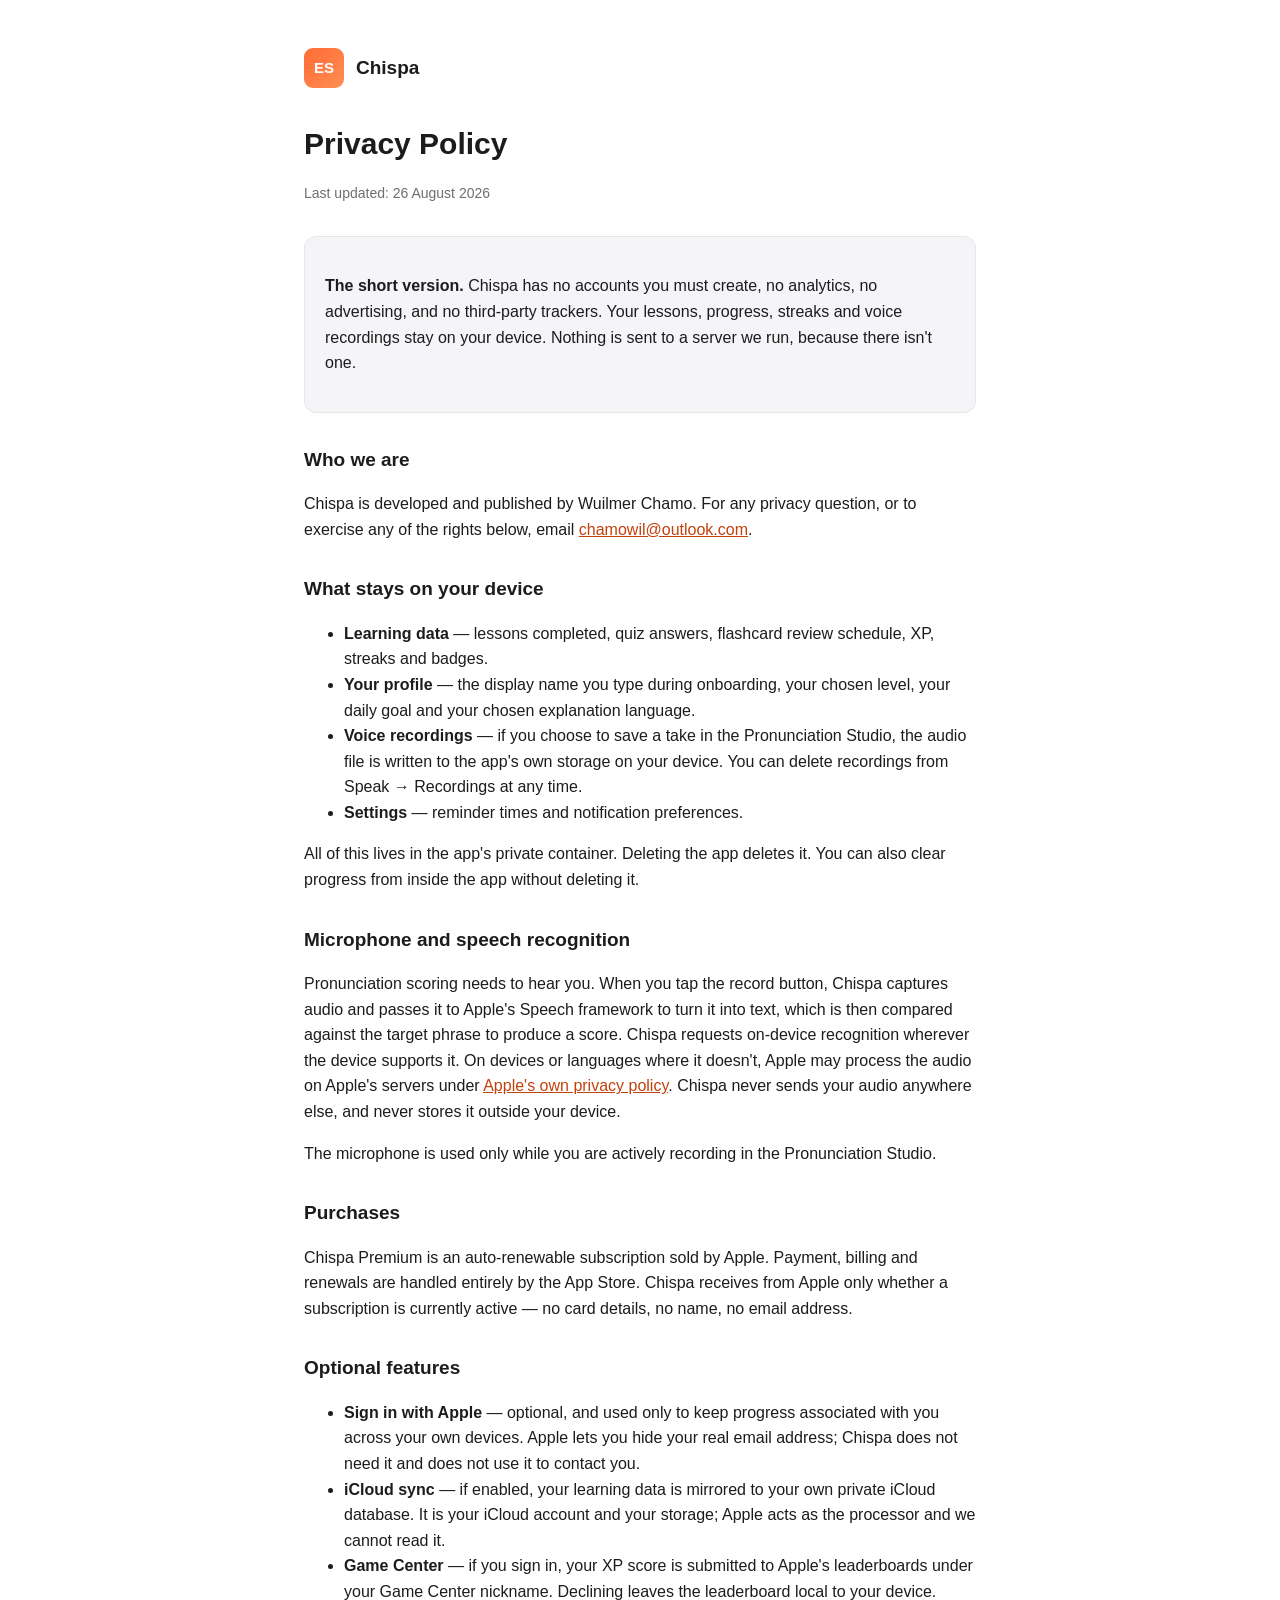
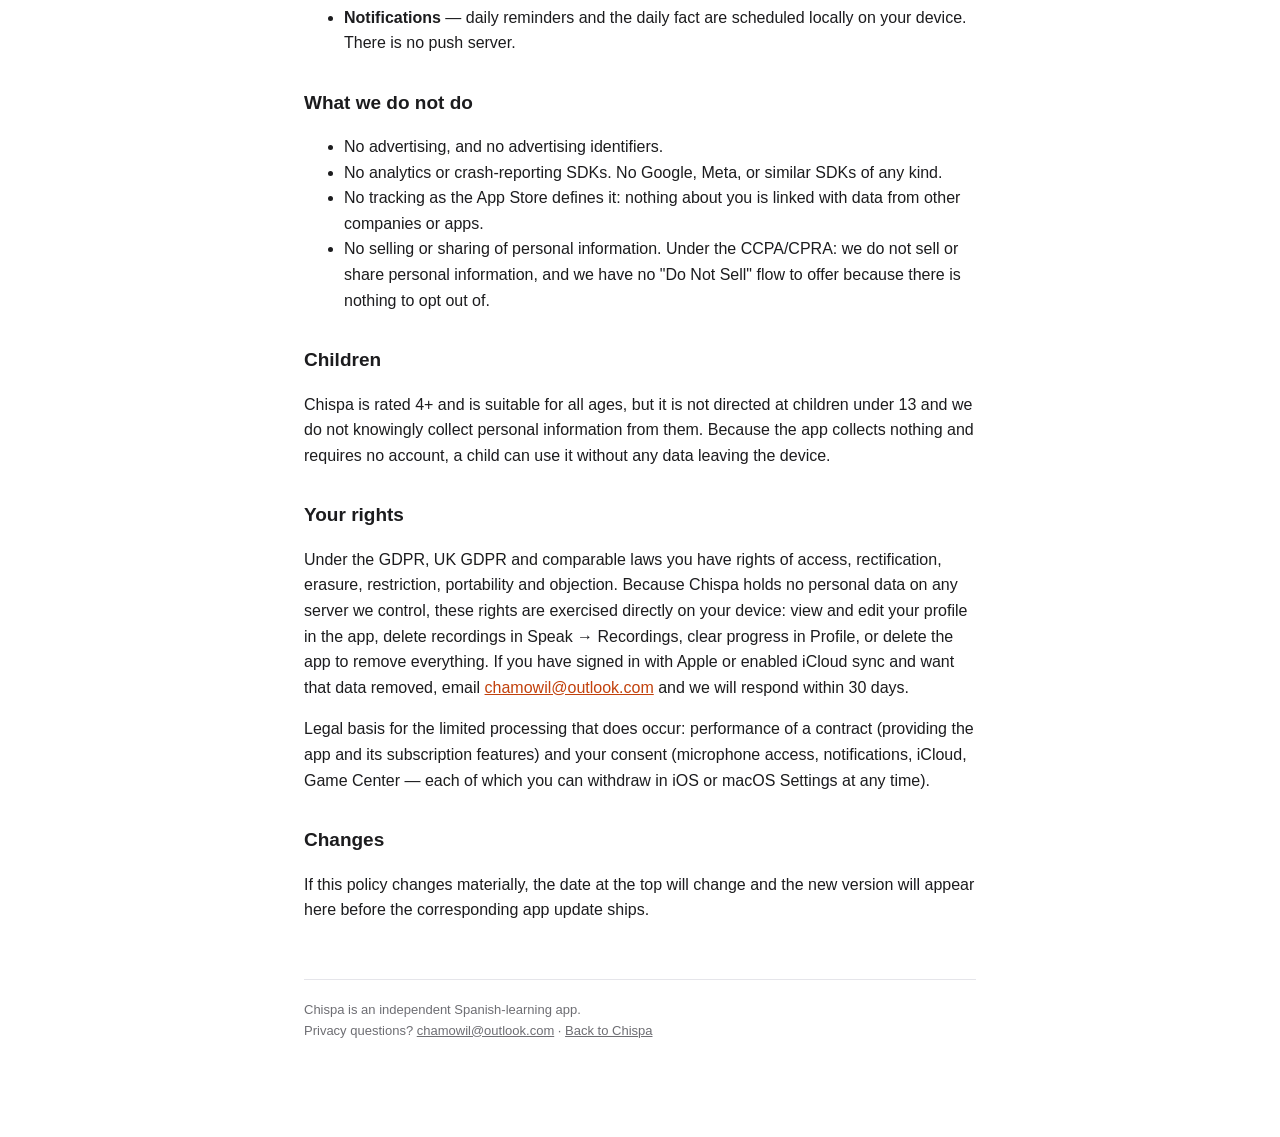
==== privacy.html @ cfa155ee "Privacy policy, terms, help and licenses pages for Chispa (iOS/iPadOS/macOS) Contact: chamowil@outlo" ====
<!doctype html>
<html lang="en">
<head>
<meta charset="utf-8">
<meta name="viewport" content="width=device-width, initial-scale=1">
<title>Privacy Policy — Chispa</title>
<link rel="stylesheet" href="style.css">
</head>
<body>
<div class="wrap">
  <div class="brand">
    <div class="brand-mark">ES</div>
    <a href="index.html">Chispa</a>
  </div>

  <h1>Privacy Policy</h1>
  <p class="updated">Last updated: 26 August 2026</p>

  <div class="card">
    <p>
      <strong>The short version.</strong> Chispa has no accounts you must create, no analytics, no
      advertising, and no third-party trackers. Your lessons, progress, streaks and voice recordings stay
      on your device. Nothing is sent to a server we run, because there isn't one.
    </p>
  </div>

  <h2>Who we are</h2>
  <p>
    Chispa is developed and published by Wuilmer Chamo. For any privacy question, or to exercise any of
    the rights below, email <a href="mailto:chamowil@outlook.com">chamowil@outlook.com</a>.
  </p>

  <h2>What stays on your device</h2>
  <ul>
    <li><strong>Learning data</strong> — lessons completed, quiz answers, flashcard review schedule, XP,
      streaks and badges.</li>
    <li><strong>Your profile</strong> — the display name you type during onboarding, your chosen level,
      your daily goal and your chosen explanation language.</li>
    <li><strong>Voice recordings</strong> — if you choose to save a take in the Pronunciation Studio, the
      audio file is written to the app's own storage on your device. You can delete recordings from
      Speak → Recordings at any time.</li>
    <li><strong>Settings</strong> — reminder times and notification preferences.</li>
  </ul>
  <p>
    All of this lives in the app's private container. Deleting the app deletes it. You can also clear
    progress from inside the app without deleting it.
  </p>

  <h2>Microphone and speech recognition</h2>
  <p>
    Pronunciation scoring needs to hear you. When you tap the record button, Chispa captures audio and
    passes it to Apple's Speech framework to turn it into text, which is then compared against the target
    phrase to produce a score. Chispa requests on-device recognition wherever the device supports it. On
    devices or languages where it doesn't, Apple may process the audio on Apple's servers under
    <a href="https://www.apple.com/legal/privacy/">Apple's own privacy policy</a>. Chispa never sends
    your audio anywhere else, and never stores it outside your device.
  </p>
  <p>The microphone is used only while you are actively recording in the Pronunciation Studio.</p>

  <h2>Purchases</h2>
  <p>
    Chispa Premium is an auto-renewable subscription sold by Apple. Payment, billing and renewals are
    handled entirely by the App Store. Chispa receives from Apple only whether a subscription is
    currently active — no card details, no name, no email address.
  </p>

  <h2>Optional features</h2>
  <ul>
    <li><strong>Sign in with Apple</strong> — optional, and used only to keep progress associated with you
      across your own devices. Apple lets you hide your real email address; Chispa does not need it and
      does not use it to contact you.</li>
    <li><strong>iCloud sync</strong> — if enabled, your learning data is mirrored to your own private
      iCloud database. It is your iCloud account and your storage; Apple acts as the processor and we
      cannot read it.</li>
    <li><strong>Game Center</strong> — if you sign in, your XP score is submitted to Apple's leaderboards
      under your Game Center nickname. Declining leaves the leaderboard local to your device.</li>
    <li><strong>Notifications</strong> — daily reminders and the daily fact are scheduled locally on your
      device. There is no push server.</li>
  </ul>

  <h2>What we do not do</h2>
  <ul>
    <li>No advertising, and no advertising identifiers.</li>
    <li>No analytics or crash-reporting SDKs. No Google, Meta, or similar SDKs of any kind.</li>
    <li>No tracking as the App Store defines it: nothing about you is linked with data from other
      companies or apps.</li>
    <li>No selling or sharing of personal information. Under the CCPA/CPRA: we do not sell or share
      personal information, and we have no "Do Not Sell" flow to offer because there is nothing to opt
      out of.</li>
  </ul>

  <h2>Children</h2>
  <p>
    Chispa is rated 4+ and is suitable for all ages, but it is not directed at children under 13 and we do
    not knowingly collect personal information from them. Because the app collects nothing and requires no
    account, a child can use it without any data leaving the device.
  </p>

  <h2>Your rights</h2>
  <p>
    Under the GDPR, UK GDPR and comparable laws you have rights of access, rectification, erasure,
    restriction, portability and objection. Because Chispa holds no personal data on any server we
    control, these rights are exercised directly on your device: view and edit your profile in the app,
    delete recordings in Speak → Recordings, clear progress in Profile, or delete the app to remove
    everything. If you have signed in with Apple or enabled iCloud sync and want that data removed, email
    <a href="mailto:chamowil@outlook.com">chamowil@outlook.com</a> and we will respond within 30 days.
  </p>
  <p>
    Legal basis for the limited processing that does occur: performance of a contract (providing the app
    and its subscription features) and your consent (microphone access, notifications, iCloud, Game
    Center — each of which you can withdraw in iOS or macOS Settings at any time).
  </p>

  <h2>Changes</h2>
  <p>
    If this policy changes materially, the date at the top will change and the new version will appear
    here before the corresponding app update ships.
  </p>

  <footer>
    Chispa is an independent Spanish-learning app.<br>
    Privacy questions? <a href="mailto:chamowil@outlook.com">chamowil@outlook.com</a> ·
    <a href="index.html">Back to Chispa</a>
  </footer>
</div>
</body>
</html>
---- style.css ----
:root {
  --bg: #ffffff;
  --fg: #1c1c1e;
  --muted: #6e6e73;
  --accent: #c2410c;
  --card: #f5f5f7;
  --border: #e5e5ea;
}

@media (prefers-color-scheme: dark) {
  :root {
    --bg: #0f1115;
    --fg: #f2f2f7;
    --muted: #9a9aa2;
    --accent: #ff8e53;
    --card: #1a1c22;
    --border: #2c2e36;
  }
}

* { box-sizing: border-box; }

body {
  margin: 0;
  background: var(--bg);
  color: var(--fg);
  font-family: -apple-system, BlinkMacSystemFont, "Segoe UI", Roboto, Helvetica, Arial, sans-serif;
  line-height: 1.6;
}

.wrap {
  max-width: 720px;
  margin: 0 auto;
  padding: 48px 24px 96px;
}

.brand {
  display: flex;
  align-items: center;
  gap: 12px;
  margin-bottom: 32px;
}

.brand-mark {
  width: 40px;
  height: 40px;
  border-radius: 9px;
  background: linear-gradient(135deg, #ff6b35, #ff8e53);
  display: flex;
  align-items: center;
  justify-content: center;
  color: #fff;
  font-weight: 700;
  font-size: 15px;
  flex-shrink: 0;
}

.brand a {
  color: var(--fg);
  text-decoration: none;
  font-weight: 600;
  font-size: 19px;
}

h1 {
  font-size: 30px;
  margin: 0 0 6px;
}

.updated {
  color: var(--muted);
  font-size: 14px;
  margin-bottom: 32px;
}

h2 {
  font-size: 19px;
  margin: 32px 0 10px;
}

p, li { color: var(--fg); }

.muted { color: var(--muted); }

a { color: var(--accent); }

.card {
  background: var(--card);
  border: 1px solid var(--border);
  border-radius: 12px;
  padding: 20px;
  margin: 24px 0;
}

nav.index-links {
  display: grid;
  gap: 12px;
  margin-top: 24px;
}

nav.index-links a {
  display: block;
  padding: 16px 18px;
  background: var(--card);
  border: 1px solid var(--border);
  border-radius: 12px;
  text-decoration: none;
  color: var(--fg);
  font-weight: 600;
}

nav.index-links a span {
  display: block;
  font-weight: 400;
  color: var(--muted);
  font-size: 14px;
  margin-top: 2px;
}

footer {
  margin-top: 56px;
  padding-top: 20px;
  border-top: 1px solid var(--border);
  color: var(--muted);
  font-size: 13px;
}

footer a { color: var(--muted); }
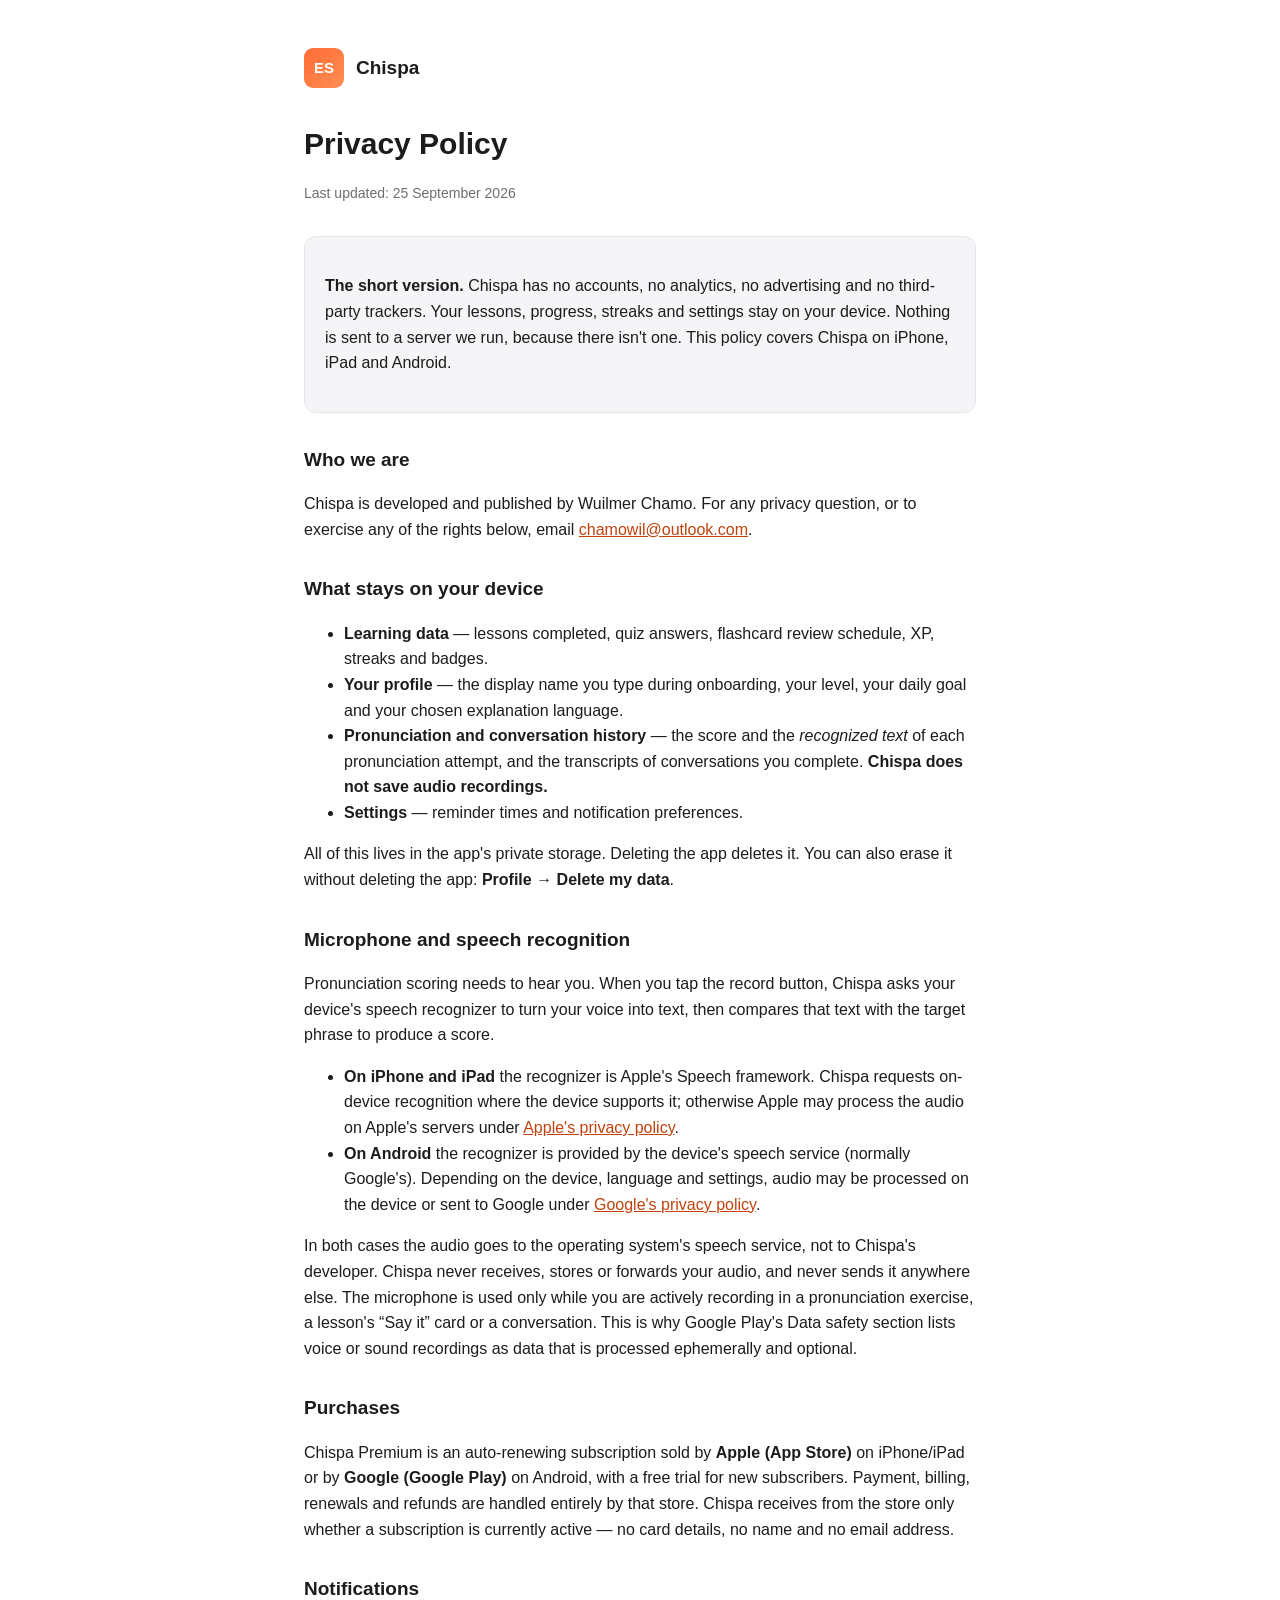
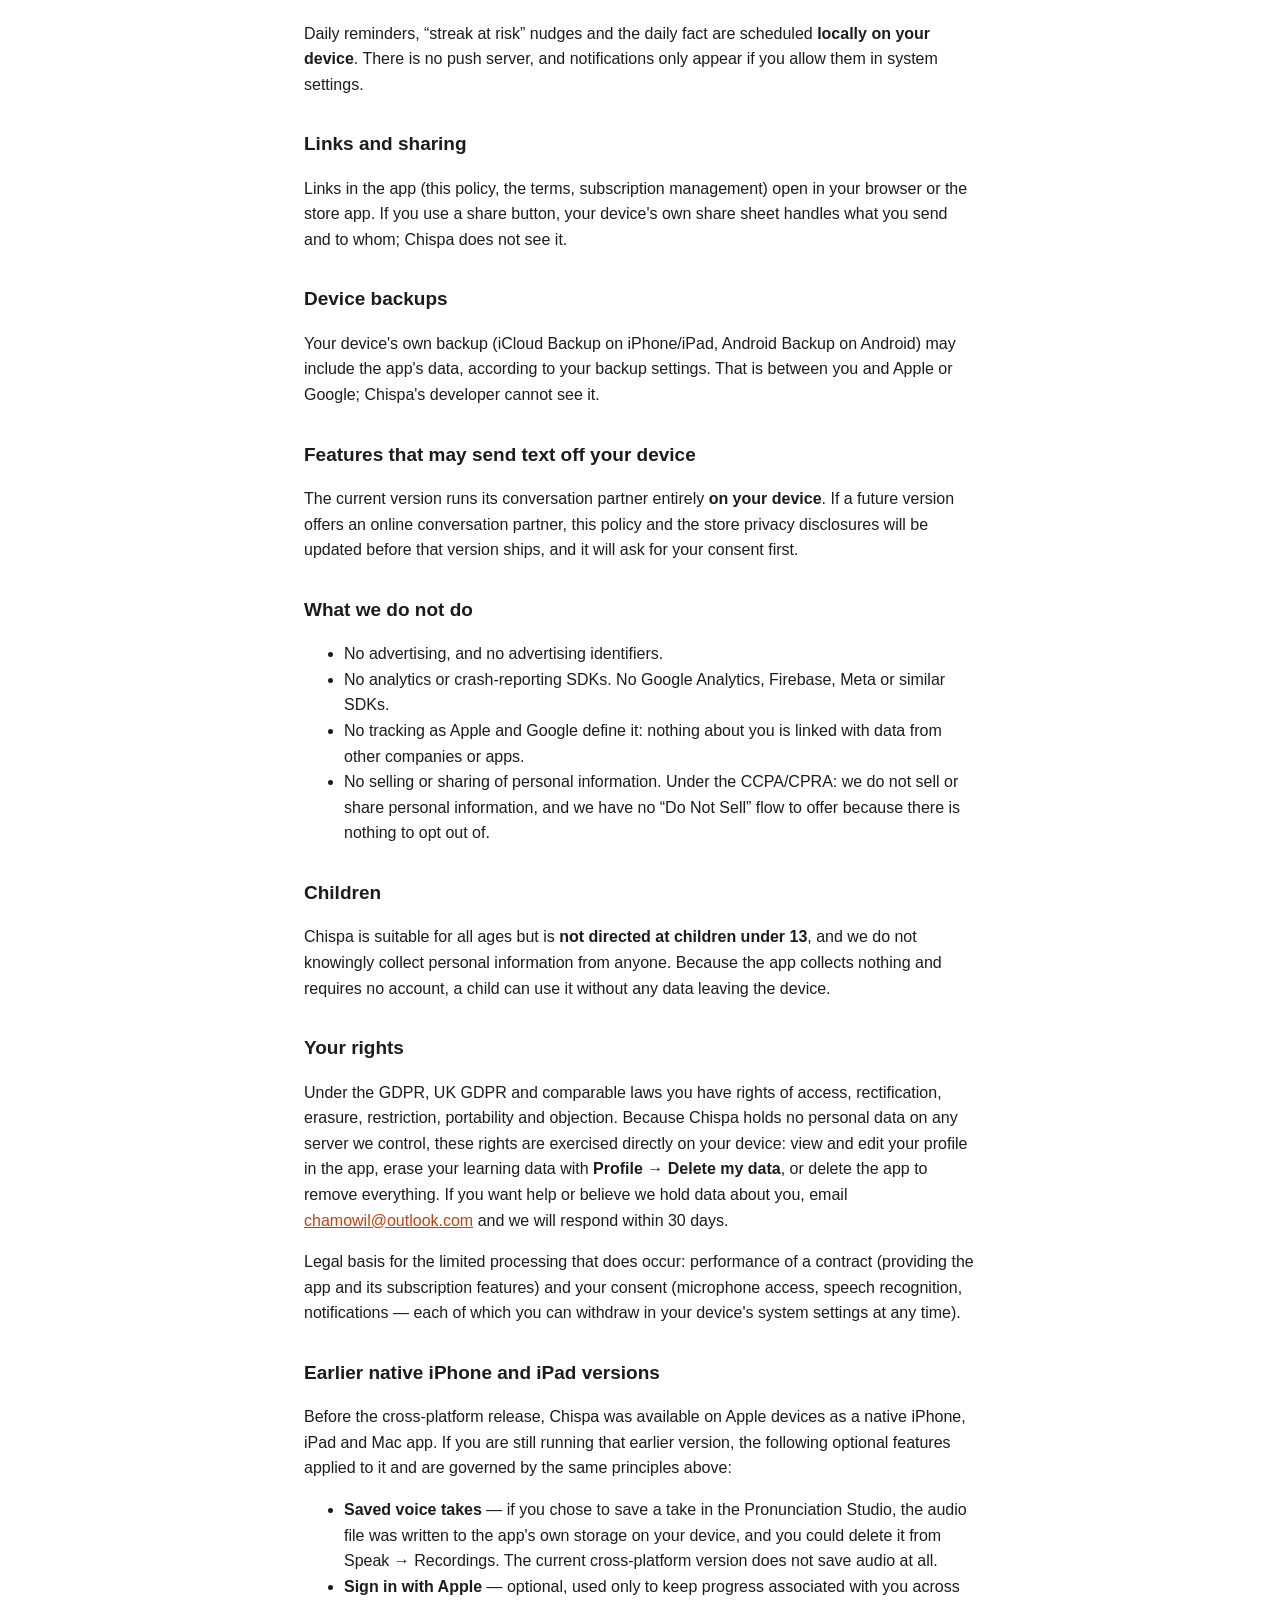
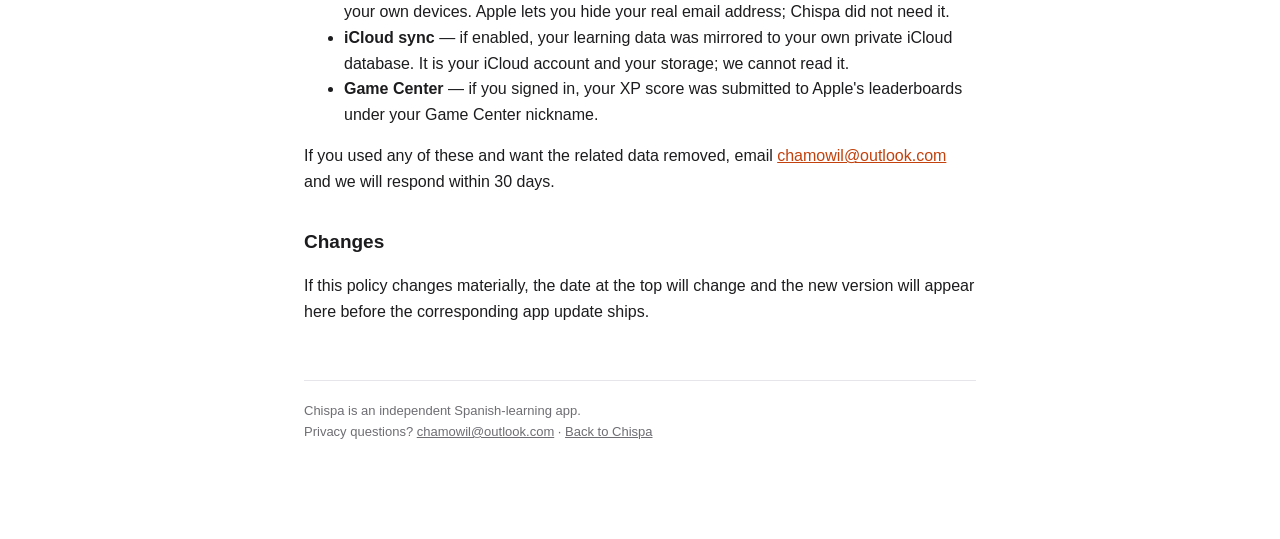
==== commit 1bbed9ed: "Update privacy policy and terms for the cross-platform (iOS + Android) release Privacy: no saved aud" ====
--- a/privacy.html
+++ b/privacy.html
@@ -14,13 +14,14 @@
   </div>
 
   <h1>Privacy Policy</h1>
-  <p class="updated">Last updated: 26 August 2026</p>
+  <p class="updated">Last updated: 25 September 2026</p>
 
   <div class="card">
     <p>
-      <strong>The short version.</strong> Chispa has no accounts you must create, no analytics, no
-      advertising, and no third-party trackers. Your lessons, progress, streaks and voice recordings stay
-      on your device. Nothing is sent to a server we run, because there isn't one.
+      <strong>The short version.</strong> Chispa has no accounts, no analytics, no advertising and no
+      third-party trackers. Your lessons, progress, streaks and settings stay on your device. Nothing is
+      sent to a server we run, because there isn't one. This policy covers Chispa on iPhone, iPad and
+      Android.
     </p>
   </div>
 
@@ -34,66 +35,93 @@
   <ul>
     <li><strong>Learning data</strong> — lessons completed, quiz answers, flashcard review schedule, XP,
       streaks and badges.</li>
-    <li><strong>Your profile</strong> — the display name you type during onboarding, your chosen level,
-      your daily goal and your chosen explanation language.</li>
-    <li><strong>Voice recordings</strong> — if you choose to save a take in the Pronunciation Studio, the
-      audio file is written to the app's own storage on your device. You can delete recordings from
-      Speak → Recordings at any time.</li>
+    <li><strong>Your profile</strong> — the display name you type during onboarding, your level, your
+      daily goal and your chosen explanation language.</li>
+    <li><strong>Pronunciation and conversation history</strong> — the score and the <em>recognized text</em>
+      of each pronunciation attempt, and the transcripts of conversations you complete.
+      <strong>Chispa does not save audio recordings.</strong></li>
     <li><strong>Settings</strong> — reminder times and notification preferences.</li>
   </ul>
   <p>
-    All of this lives in the app's private container. Deleting the app deletes it. You can also clear
-    progress from inside the app without deleting it.
+    All of this lives in the app's private storage. Deleting the app deletes it. You can also erase it
+    without deleting the app: <strong>Profile → Delete my data</strong>.
   </p>
 
   <h2>Microphone and speech recognition</h2>
   <p>
-    Pronunciation scoring needs to hear you. When you tap the record button, Chispa captures audio and
-    passes it to Apple's Speech framework to turn it into text, which is then compared against the target
-    phrase to produce a score. Chispa requests on-device recognition wherever the device supports it. On
-    devices or languages where it doesn't, Apple may process the audio on Apple's servers under
-    <a href="https://www.apple.com/legal/privacy/">Apple's own privacy policy</a>. Chispa never sends
-    your audio anywhere else, and never stores it outside your device.
+    Pronunciation scoring needs to hear you. When you tap the record button, Chispa asks your device's
+    speech recognizer to turn your voice into text, then compares that text with the target phrase to
+    produce a score.
   </p>
-  <p>The microphone is used only while you are actively recording in the Pronunciation Studio.</p>
+  <ul>
+    <li><strong>On iPhone and iPad</strong> the recognizer is Apple's Speech framework. Chispa requests
+      on-device recognition where the device supports it; otherwise Apple may process the audio on Apple's
+      servers under <a href="https://www.apple.com/legal/privacy/">Apple's privacy policy</a>.</li>
+    <li><strong>On Android</strong> the recognizer is provided by the device's speech service (normally
+      Google's). Depending on the device, language and settings, audio may be processed on the device or
+      sent to Google under <a href="https://policies.google.com/privacy">Google's privacy policy</a>.</li>
+  </ul>
+  <p>
+    In both cases the audio goes to the operating system's speech service, not to Chispa's developer.
+    Chispa never receives, stores or forwards your audio, and never sends it anywhere else. The microphone
+    is used only while you are actively recording in a pronunciation exercise, a lesson's “Say it” card
+    or a conversation. This is why Google Play's Data safety section lists voice or sound recordings as
+    data that is processed ephemerally and optional.
+  </p>
 
   <h2>Purchases</h2>
   <p>
-    Chispa Premium is an auto-renewable subscription sold by Apple. Payment, billing and renewals are
-    handled entirely by the App Store. Chispa receives from Apple only whether a subscription is
-    currently active — no card details, no name, no email address.
+    Chispa Premium is an auto-renewing subscription sold by <strong>Apple (App Store)</strong> on
+    iPhone/iPad or by <strong>Google (Google Play)</strong> on Android, with a free trial for new
+    subscribers. Payment, billing, renewals and refunds are handled entirely by that store. Chispa
+    receives from the store only whether a subscription is currently active — no card details, no name and
+    no email address.
   </p>
 
-  <h2>Optional features</h2>
-  <ul>
-    <li><strong>Sign in with Apple</strong> — optional, and used only to keep progress associated with you
-      across your own devices. Apple lets you hide your real email address; Chispa does not need it and
-      does not use it to contact you.</li>
-    <li><strong>iCloud sync</strong> — if enabled, your learning data is mirrored to your own private
-      iCloud database. It is your iCloud account and your storage; Apple acts as the processor and we
-      cannot read it.</li>
-    <li><strong>Game Center</strong> — if you sign in, your XP score is submitted to Apple's leaderboards
-      under your Game Center nickname. Declining leaves the leaderboard local to your device.</li>
-    <li><strong>Notifications</strong> — daily reminders and the daily fact are scheduled locally on your
-      device. There is no push server.</li>
-  </ul>
+  <h2>Notifications</h2>
+  <p>
+    Daily reminders, “streak at risk” nudges and the daily fact are scheduled <strong>locally on your
+    device</strong>. There is no push server, and notifications only appear if you allow them in system
+    settings.
+  </p>
+
+  <h2>Links and sharing</h2>
+  <p>
+    Links in the app (this policy, the terms, subscription management) open in your browser or the store
+    app. If you use a share button, your device's own share sheet handles what you send and to whom;
+    Chispa does not see it.
+  </p>
+
+  <h2>Device backups</h2>
+  <p>
+    Your device's own backup (iCloud Backup on iPhone/iPad, Android Backup on Android) may include the
+    app's data, according to your backup settings. That is between you and Apple or Google; Chispa's
+    developer cannot see it.
+  </p>
+
+  <h2>Features that may send text off your device</h2>
+  <p>
+    The current version runs its conversation partner entirely <strong>on your device</strong>. If a
+    future version offers an online conversation partner, this policy and the store privacy disclosures
+    will be updated before that version ships, and it will ask for your consent first.
+  </p>
 
   <h2>What we do not do</h2>
   <ul>
     <li>No advertising, and no advertising identifiers.</li>
-    <li>No analytics or crash-reporting SDKs. No Google, Meta, or similar SDKs of any kind.</li>
-    <li>No tracking as the App Store defines it: nothing about you is linked with data from other
+    <li>No analytics or crash-reporting SDKs. No Google Analytics, Firebase, Meta or similar SDKs.</li>
+    <li>No tracking as Apple and Google define it: nothing about you is linked with data from other
       companies or apps.</li>
     <li>No selling or sharing of personal information. Under the CCPA/CPRA: we do not sell or share
-      personal information, and we have no "Do Not Sell" flow to offer because there is nothing to opt
+      personal information, and we have no “Do Not Sell” flow to offer because there is nothing to opt
       out of.</li>
   </ul>
 
   <h2>Children</h2>
   <p>
-    Chispa is rated 4+ and is suitable for all ages, but it is not directed at children under 13 and we do
-    not knowingly collect personal information from them. Because the app collects nothing and requires no
-    account, a child can use it without any data leaving the device.
+    Chispa is suitable for all ages but is <strong>not directed at children under 13</strong>, and we do
+    not knowingly collect personal information from anyone. Because the app collects nothing and requires
+    no account, a child can use it without any data leaving the device.
   </p>
 
   <h2>Your rights</h2>
@@ -101,14 +129,36 @@
     Under the GDPR, UK GDPR and comparable laws you have rights of access, rectification, erasure,
     restriction, portability and objection. Because Chispa holds no personal data on any server we
     control, these rights are exercised directly on your device: view and edit your profile in the app,
-    delete recordings in Speak → Recordings, clear progress in Profile, or delete the app to remove
-    everything. If you have signed in with Apple or enabled iCloud sync and want that data removed, email
+    erase your learning data with <strong>Profile → Delete my data</strong>, or delete the app to remove
+    everything. If you want help or believe we hold data about you, email
     <a href="mailto:chamowil@outlook.com">chamowil@outlook.com</a> and we will respond within 30 days.
   </p>
   <p>
     Legal basis for the limited processing that does occur: performance of a contract (providing the app
-    and its subscription features) and your consent (microphone access, notifications, iCloud, Game
-    Center — each of which you can withdraw in iOS or macOS Settings at any time).
+    and its subscription features) and your consent (microphone access, speech recognition,
+    notifications — each of which you can withdraw in your device's system settings at any time).
+  </p>
+
+  <h2>Earlier native iPhone and iPad versions</h2>
+  <p>
+    Before the cross-platform release, Chispa was available on Apple devices as a native iPhone, iPad and
+    Mac app. If you are still running that earlier version, the following optional features applied to it
+    and are governed by the same principles above:
+  </p>
+  <ul>
+    <li><strong>Saved voice takes</strong> — if you chose to save a take in the Pronunciation Studio, the
+      audio file was written to the app's own storage on your device, and you could delete it from
+      Speak → Recordings. The current cross-platform version does not save audio at all.</li>
+    <li><strong>Sign in with Apple</strong> — optional, used only to keep progress associated with you
+      across your own devices. Apple lets you hide your real email address; Chispa did not need it.</li>
+    <li><strong>iCloud sync</strong> — if enabled, your learning data was mirrored to your own private
+      iCloud database. It is your iCloud account and your storage; we cannot read it.</li>
+    <li><strong>Game Center</strong> — if you signed in, your XP score was submitted to Apple's
+      leaderboards under your Game Center nickname.</li>
+  </ul>
+  <p>
+    If you used any of these and want the related data removed, email
+    <a href="mailto:chamowil@outlook.com">chamowil@outlook.com</a> and we will respond within 30 days.
   </p>
 
   <h2>Changes</h2>
